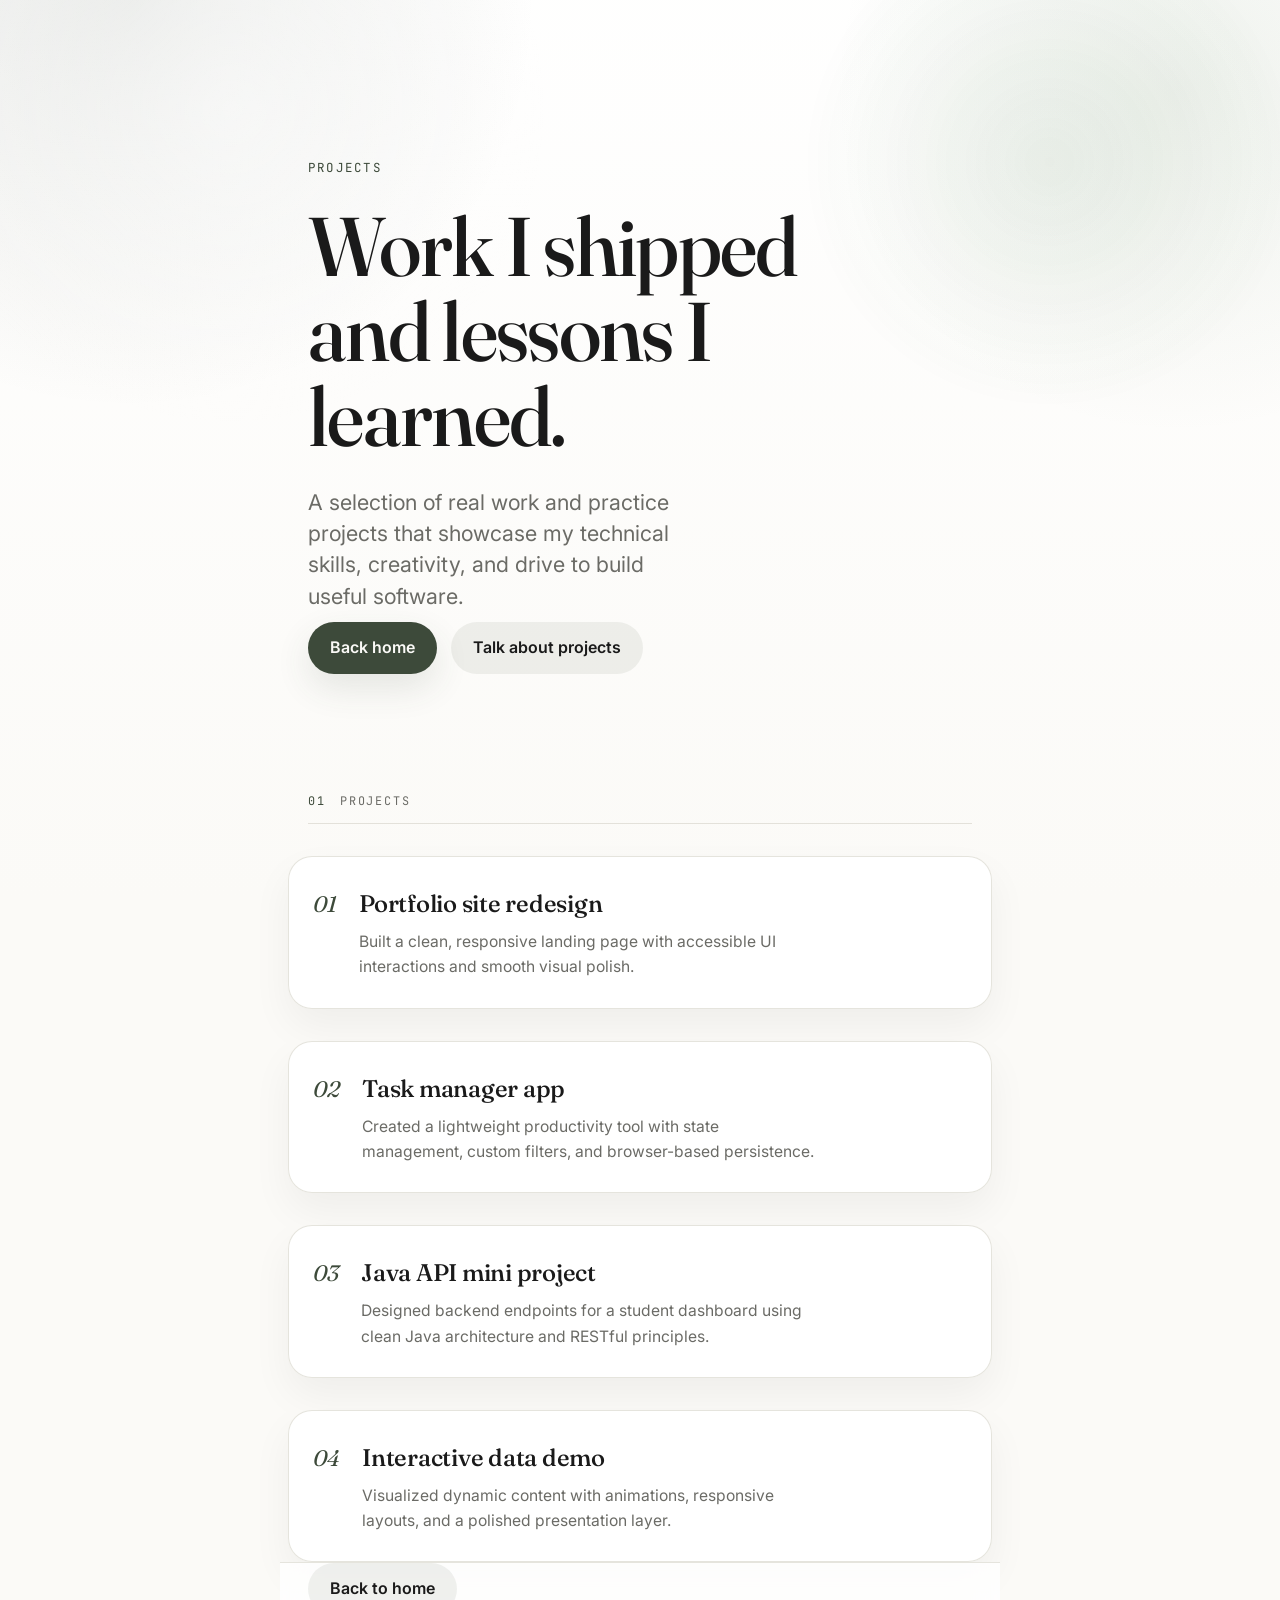
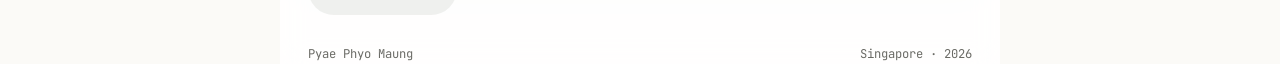
==== public/projects.html @ 2ad45ef6 "Add projects.html" ====
<!DOCTYPE html>
<html lang="en">
<head>
<meta charset="UTF-8">
<meta name="viewport" content="width=device-width, initial-scale=1.0">
<title>Projects — Pyae Phyo Maung</title>
<link rel="preconnect" href="https://fonts.googleapis.com">
<link rel="preconnect" href="https://fonts.gstatic.com" crossorigin>
<link href="https://fonts.googleapis.com/css2?family=Fraunces:opsz,wght@9..144,400;9..144,500;9..144,600&family=Inter:wght@400;500;600&family=JetBrains+Mono:wght@400;500&display=swap" rel="stylesheet">
<link rel="stylesheet" href="styles.css">
</head>
<body>

<header class="hero">
  <div class="wrap">
    <p class="eyebrow reveal d1">Projects</p>
    <h1 class="reveal d2">Work I shipped<br>and lessons I learned.</h1>
    <p class="lede reveal d3">A selection of real work and practice projects that showcase my technical skills, creativity, and drive to build useful software.</p>
    <div class="hero-actions reveal d4">
      <a class="button primary" href="index.html">Back home</a>
      <a class="button secondary" href="mailto:pyaephyomaung@example.com">Talk about projects</a>
    </div>
  </div>
</header>

<main>
  <section class="wrap">
    <p class="label"><span>01</span>Projects</p>
    <div class="cards">
      <div class="card">
        <span class="num">01</span>
        <div>
          <h3>Portfolio site redesign</h3>
          <p>Built a clean, responsive landing page with accessible UI interactions and smooth visual polish.</p>
        </div>
      </div>
      <div class="card">
        <span class="num">02</span>
        <div>
          <h3>Task manager app</h3>
          <p>Created a lightweight productivity tool with state management, custom filters, and browser-based persistence.</p>
        </div>
      </div>
      <div class="card">
        <span class="num">03</span>
        <div>
          <h3>Java API mini project</h3>
          <p>Designed backend endpoints for a student dashboard using clean Java architecture and RESTful principles.</p>
        </div>
      </div>
      <div class="card">
        <span class="num">04</span>
        <div>
          <h3>Interactive data demo</h3>
          <p>Visualized dynamic content with animations, responsive layouts, and a polished presentation layer.</p>
        </div>
      </div>
    </div>
  </section>
</main>

<footer class="wrap">
  <div class="footer-socials">
    <a class="button secondary" href="index.html">Back to home</a>
  </div>
  <div class="footer-meta">
    <span>Pyae Phyo Maung</span>
    <span>Singapore · 2026</span>
  </div>
</footer>

<script src="script.js"></script>
</body>
</html>
---- public/styles.css ----
:root {
  --ink: #1a1a1a;
  --paper: #fbfaf7;
  --muted: #6b6b66;
  --line: #e3e1da;
  --accent: #3d4a3a;
  --accent-soft: #eef0ea;
  --maxw: 720px;
}

* { margin: 0; padding: 0; box-sizing: border-box; }

html { scroll-behavior: smooth; }

body {
  font-family: 'Inter', sans-serif;
  background: var(--paper);
  background-image:
    radial-gradient(circle at 10% 0%, rgba(61,74,58,0.12), transparent 28%),
    radial-gradient(circle at 92% 10%, rgba(120,150,110,0.12), transparent 24%),
    linear-gradient(180deg, rgba(255,255,255,0.9), rgba(251,250,247,0.95));
  background-attachment: fixed;
  color: var(--ink);
  line-height: 1.6;
  -webkit-font-smoothing: antialiased;
  font-size: 16px;
  position: relative;
  overflow-x: hidden;
}

body::before {
  content: '';
  position: fixed;
  inset: 0;
  pointer-events: none;
  background: radial-gradient(circle at 18% 12%, rgba(255,255,255,0.65), transparent 24%),
              radial-gradient(circle at 82% 18%, rgba(79,129,89,0.1), transparent 20%);
  opacity: 0.75;
  z-index: -1;
}

@media (prefers-reduced-motion: reduce) {
  html { scroll-behavior: auto; }
  * { animation: none !important; transition: none !important; }
}

.wrap {
  max-width: var(--maxw);
  margin: 0 auto;
  padding: 0 28px;
}

/* ---- Reveal ---- */
.reveal {
  opacity: 0;
  transform: translateY(16px);
  animation: rise 0.8s cubic-bezier(0.2, 0.7, 0.2, 1) forwards;
}
.d1 { animation-delay: 0.05s; }
.d2 { animation-delay: 0.18s; }
.d3 { animation-delay: 0.31s; }
.d4 { animation-delay: 0.44s; }
@keyframes rise {
  to { opacity: 1; transform: translateY(0); }
}

/* ---- Hero ---- */
.hero {
  min-height: 88vh;
  display: flex;
  flex-direction: column;
  justify-content: center;
  gap: 24px;
  padding: 120px 0 80px;
  position: relative;
  z-index: 1;
}

.hero-actions {
  display: flex;
  flex-wrap: wrap;
  gap: 14px;
  margin-top: 10px;
}

.button {
  display: inline-flex;
  align-items: center;
  justify-content: center;
  gap: 10px;
  padding: 13px 22px;
  border-radius: 999px;
  font-weight: 600;
  text-decoration: none;
  transition: transform 0.25s ease, background 0.25s ease, box-shadow 0.25s ease;
}

.button.primary {
  background: var(--accent);
  color: var(--paper);
  box-shadow: 0 14px 35px rgba(61,74,58,0.12);
}

.button.secondary {
  background: rgba(61,74,58,0.08);
  color: var(--ink);
}

.button:hover {
  transform: translateY(-2px);
}

.avatar {
  width: 150px;
  height: 150px;
  border-radius: 50%;
  object-fit: cover;
  margin-bottom: 34px;
  border: 1px solid var(--line);
  box-shadow: 0 8px 30px rgba(0,0,0,0.07);
  background: var(--accent-soft);
}

.eyebrow {
  font-family: 'JetBrains Mono', monospace;
  font-size: 0.78rem;
  letter-spacing: 0.18em;
  text-transform: uppercase;
  color: var(--accent);
  margin-bottom: 26px;
  display: flex;
  align-items: center;
  gap: 10px;
}
.wave {
  display: inline-block;
  font-size: 1.05rem;
  transform-origin: 70% 70%;
  animation: wave 2.6s ease-in-out 0.8s infinite;
}
@keyframes wave {
  0%, 60%, 100% { transform: rotate(0deg); }
  10% { transform: rotate(14deg); }
  20% { transform: rotate(-8deg); }
  30% { transform: rotate(14deg); }
  40% { transform: rotate(-4deg); }
  50% { transform: rotate(10deg); }
}

.hero h1 {
  font-family: 'Fraunces', serif;
  font-weight: 500;
  font-size: clamp(2.9rem, 9vw, 5.2rem);
  line-height: 1.02;
  letter-spacing: -0.02em;
  margin-bottom: 28px;
}
.hero h1 em {
  font-style: italic;
  font-weight: 400;
  color: var(--accent);
}

.lede {
  font-size: clamp(1.05rem, 2.6vw, 1.35rem);
  color: var(--muted);
  max-width: 30ch;
  line-height: 1.45;
}

.status {
  margin-top: 40px;
  font-family: 'JetBrains Mono', monospace;
  font-size: 0.82rem;
  color: var(--ink);
  display: inline-flex;
  align-items: center;
  gap: 10px;
}
.dot {
  width: 8px; height: 8px;
  border-radius: 50%;
  background: #5b8c4f;
  box-shadow: 0 0 0 0 rgba(91,140,79,0.5);
  animation: pulse 2.4s infinite;
}
@keyframes pulse {
  0% { box-shadow: 0 0 0 0 rgba(91,140,79,0.45); }
  70% { box-shadow: 0 0 0 7px rgba(91,140,79,0); }
  100% { box-shadow: 0 0 0 0 rgba(91,140,79,0); }
}

/* ---- Section scaffolding ---- */
section { padding: 76px 0; }

.label {
  font-family: 'JetBrains Mono', monospace;
  font-size: 0.74rem;
  letter-spacing: 0.16em;
  text-transform: uppercase;
  color: var(--muted);
  margin-bottom: 32px;
  padding-bottom: 12px;
  border-bottom: 1px solid var(--line);
}
.label span { color: var(--accent); margin-right: 14px; }

/* ---- About ---- */
.about p {
  font-size: 1.08rem;
  color: #38383a;
  margin-bottom: 20px;
  max-width: 58ch;
}
.about p:last-child { margin-bottom: 0; }
.about strong { font-weight: 600; color: var(--ink); }

/* ---- What I do ---- */
.cards { display: grid; gap: 14px; }

.card {
  display: grid;
  grid-template-columns: auto 1fr;
  gap: 22px;
  align-items: baseline;
  padding: 28px 24px;
  margin: 0 -20px;
  border-radius: 24px;
  border: 1px solid rgba(227,225,218,0.9);
  background: rgba(255,255,255,0.92);
  box-shadow: 0 18px 40px rgba(24,26,22,0.05);
  transition: transform 0.35s cubic-bezier(0.2,0.7,0.2,1), box-shadow 0.35s ease, border-color 0.35s ease;
}
.card + .card { margin-top: 18px; }
.card:hover {
  transform: translateY(-4px);
  box-shadow: 0 24px 48px rgba(24,26,22,0.09);
  border-color: rgba(61,74,58,0.16);
}

.card .num {
  font-family: 'Fraunces', serif;
  font-style: italic;
  font-size: 1.4rem;
  color: var(--accent);
}
.card h3 {
  font-family: 'Fraunces', serif;
  font-weight: 500;
  font-size: 1.5rem;
  letter-spacing: -0.01em;
  margin-bottom: 6px;
}
.card p { color: var(--muted); font-size: 0.98rem; max-width: 46ch; }

/* ---- Contact ---- */
.contact h2 {
  font-family: 'Fraunces', serif;
  font-weight: 500;
  font-size: clamp(2rem, 6vw, 3rem);
  letter-spacing: -0.02em;
  margin-bottom: 14px;
  line-height: 1.05;
}
.contact .sub { color: var(--muted); margin-bottom: 36px; max-width: 40ch; }

.links { display: flex; flex-direction: column; }
.links a {
  display: flex;
  align-items: center;
  justify-content: space-between;
  padding: 22px 18px;
  margin: 0 -16px;
  border-radius: 18px;
  border: 1px solid rgba(227,225,218,0.95);
  background: rgba(255,255,255,0.96);
  color: var(--ink);
  text-decoration: none;
  font-size: 1.05rem;
  transition: color 0.25s ease, background 0.3s ease, transform 0.3s ease, box-shadow 0.25s ease;
}
.links a + a { margin-top: 14px; }
.links a .ltype {
  font-family: 'JetBrains Mono', monospace;
  font-size: 0.7rem;
  letter-spacing: 0.12em;
  text-transform: uppercase;
  color: var(--muted);
  transition: color 0.25s ease;
}
.links a .lval { font-weight: 500; }
.links a .arrow { color: var(--accent); transition: transform 0.3s ease; display: inline-block; margin-left: 14px; }
.links a:hover { color: var(--accent); background: var(--accent-soft); transform: translateX(6px); }
.links a:hover .ltype { color: var(--accent); }
.links a:hover .arrow { transform: translate(4px, -4px); }
.links a:focus-visible { outline: 2px solid var(--accent); outline-offset: 3px; }

.lrow { display: flex; align-items: baseline; gap: 16px; }

/* ---- Footer ---- */
footer {
  padding: 56px 0 64px;
  border-top: 1px solid rgba(227,225,218,0.9);
  background: rgba(255,255,255,0.82);
  backdrop-filter: blur(12px);
}
.footer-socials {
  display: flex;
  flex-wrap: wrap;
  gap: 12px;
  margin-bottom: 30px;
}
.sbtn {
  display: inline-flex;
  align-items: center;
  justify-content: center;
  width: 54px;
  height: 54px;
  border-radius: 18px;
  border: 1px solid var(--line);
  color: var(--accent);
  background: #fff;
  text-decoration: none;
  box-shadow: 0 1px 2px rgba(0,0,0,0.04);
  transition: background 0.25s ease, color 0.25s ease, transform 0.2s cubic-bezier(0.2,0.7,0.2,1), border-color 0.25s ease, box-shadow 0.25s ease;
}
.sbtn:hover {
  background: var(--accent);
  border-color: var(--accent);
  color: var(--paper);
  transform: translateY(-4px) scale(1.04);
  box-shadow: 0 12px 24px rgba(61,74,58,0.22);
}
.sbtn:active { transform: translateY(-1px) scale(0.98); }
.sbtn:focus-visible { outline: 2px solid var(--accent); outline-offset: 3px; }
.sbtn svg { width: 22px; height: 22px; display: block; }
.footer-meta {
  font-family: 'JetBrains Mono', monospace;
  font-size: 0.76rem;
  color: var(--muted);
  display: flex;
  justify-content: space-between;
  flex-wrap: wrap;
  gap: 8px;
}

a { color: inherit; }
::selection { background: var(--accent); color: var(--paper); }

@media (max-width: 600px) {
  .wrap { padding: 0 22px; }
  .hero { min-height: 82vh; padding: 100px 0 64px; }
  section { padding: 60px 0; }
  .avatar { width: 120px; height: 120px; margin-bottom: 26px; }
  .hero h1 br { display: none; }
  .lede { max-width: none; }
    .hero-actions { flex-direction: column; align-items: stretch; }
    .links a { flex-direction: column; align-items: flex-start; gap: 6px; }
    .links a .arrow { margin-left: 0; }
    .card { grid-template-columns: 1fr; gap: 10px; }
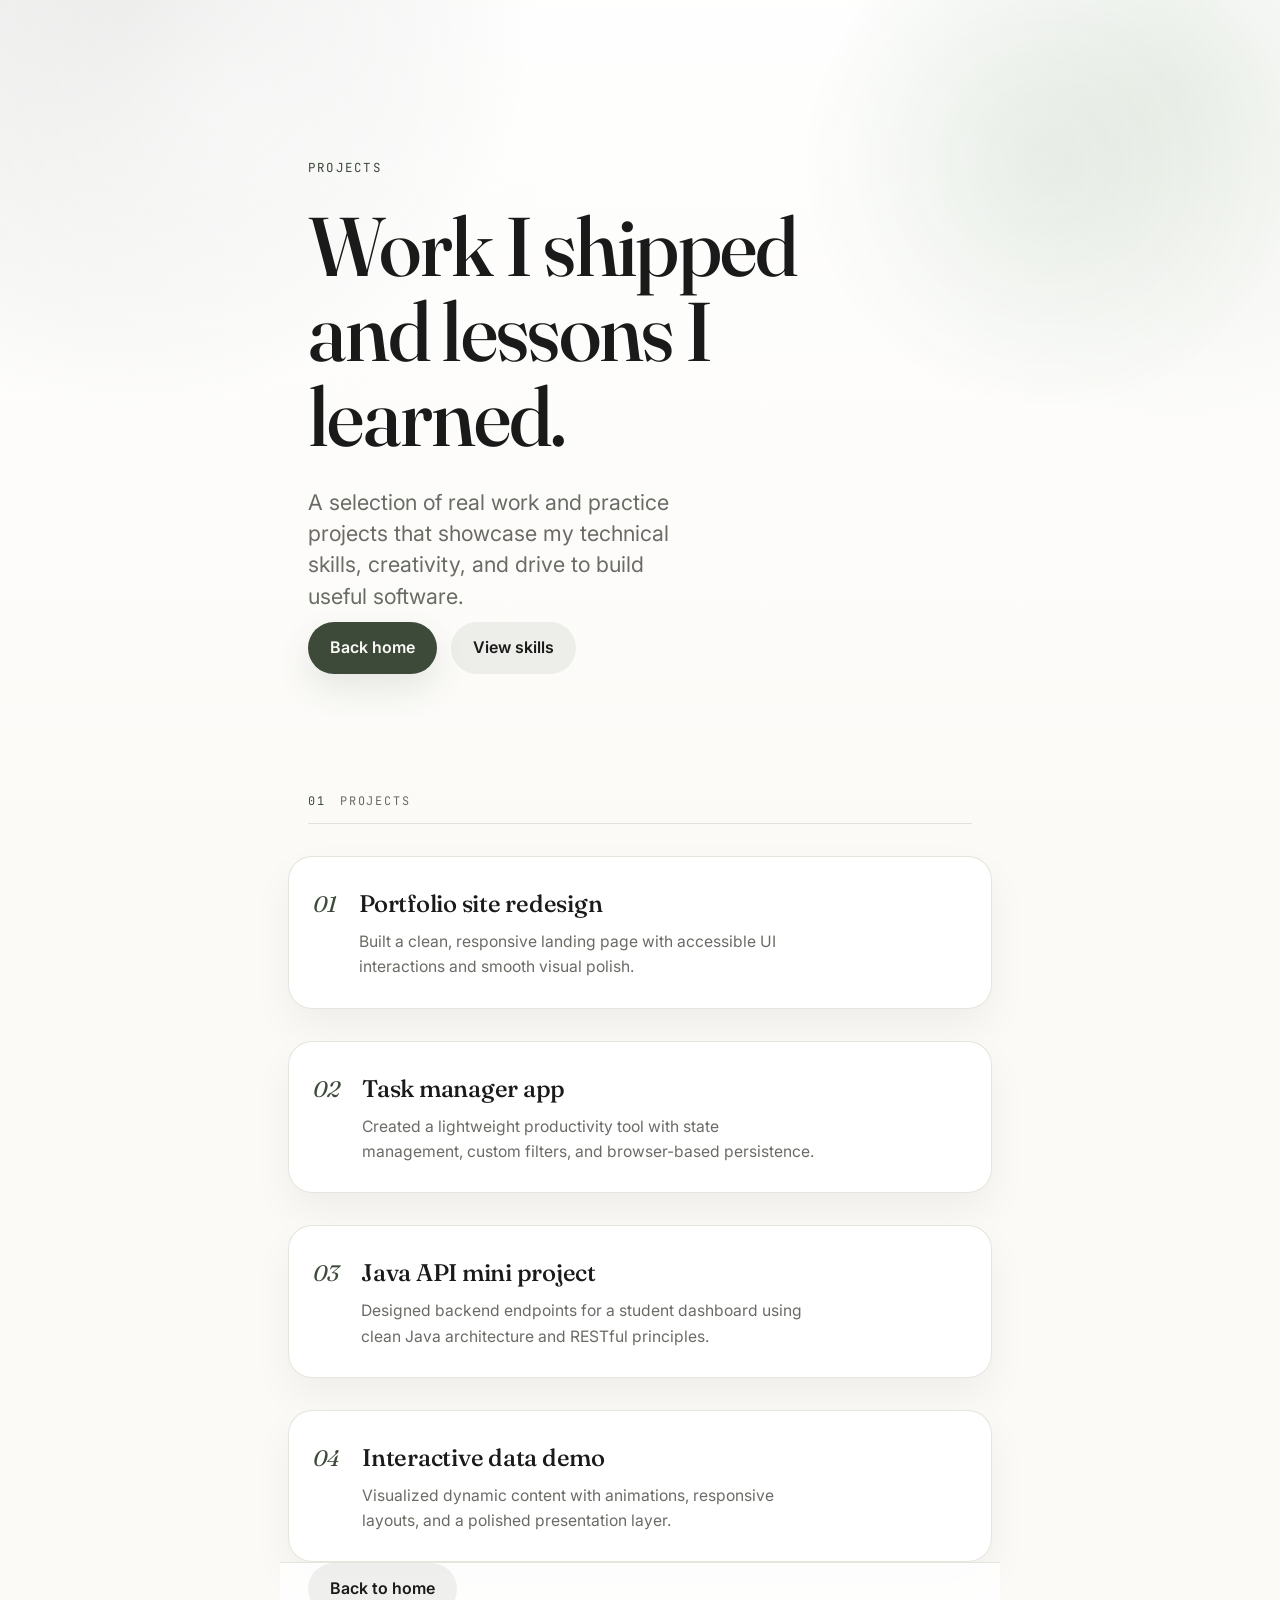
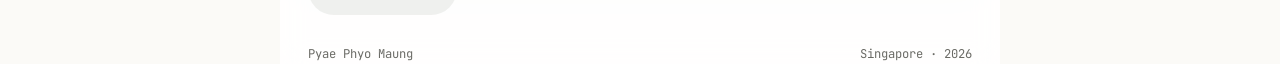
==== commit 4656bf54: "Added two more pages skills.html and resume.html" ====
--- a/public/projects.html
+++ b/public/projects.html
@@ -18,7 +18,7 @@
     <p class="lede reveal d3">A selection of real work and practice projects that showcase my technical skills, creativity, and drive to build useful software.</p>
     <div class="hero-actions reveal d4">
       <a class="button primary" href="index.html">Back home</a>
-      <a class="button secondary" href="mailto:pyaephyomaung@example.com">Talk about projects</a>
+      <a class="button secondary" href="skills.html">View skills</a>
     </div>
   </div>
 </header>
--- a/public/styles.css
+++ b/public/styles.css
@@ -302,6 +302,7 @@
   padding: 56px 0 64px;
   border-top: 1px solid rgba(227,225,218,0.9);
   background: rgba(255,255,255,0.82);
+  -webkit-backdrop-filter: blur(12px);
   backdrop-filter: blur(12px);
 }
 .footer-socials {
@@ -354,7 +355,8 @@
   .avatar { width: 120px; height: 120px; margin-bottom: 26px; }
   .hero h1 br { display: none; }
   .lede { max-width: none; }
-    .hero-actions { flex-direction: column; align-items: stretch; }
-    .links a { flex-direction: column; align-items: flex-start; gap: 6px; }
-    .links a .arrow { margin-left: 0; }
-    .card { grid-template-columns: 1fr; gap: 10px; }
+  .hero-actions { flex-direction: column; align-items: stretch; }
+  .links a { flex-direction: column; align-items: flex-start; gap: 6px; }
+  .links a .arrow { margin-left: 0; }
+  .card { grid-template-columns: 1fr; gap: 10px; }
+}
